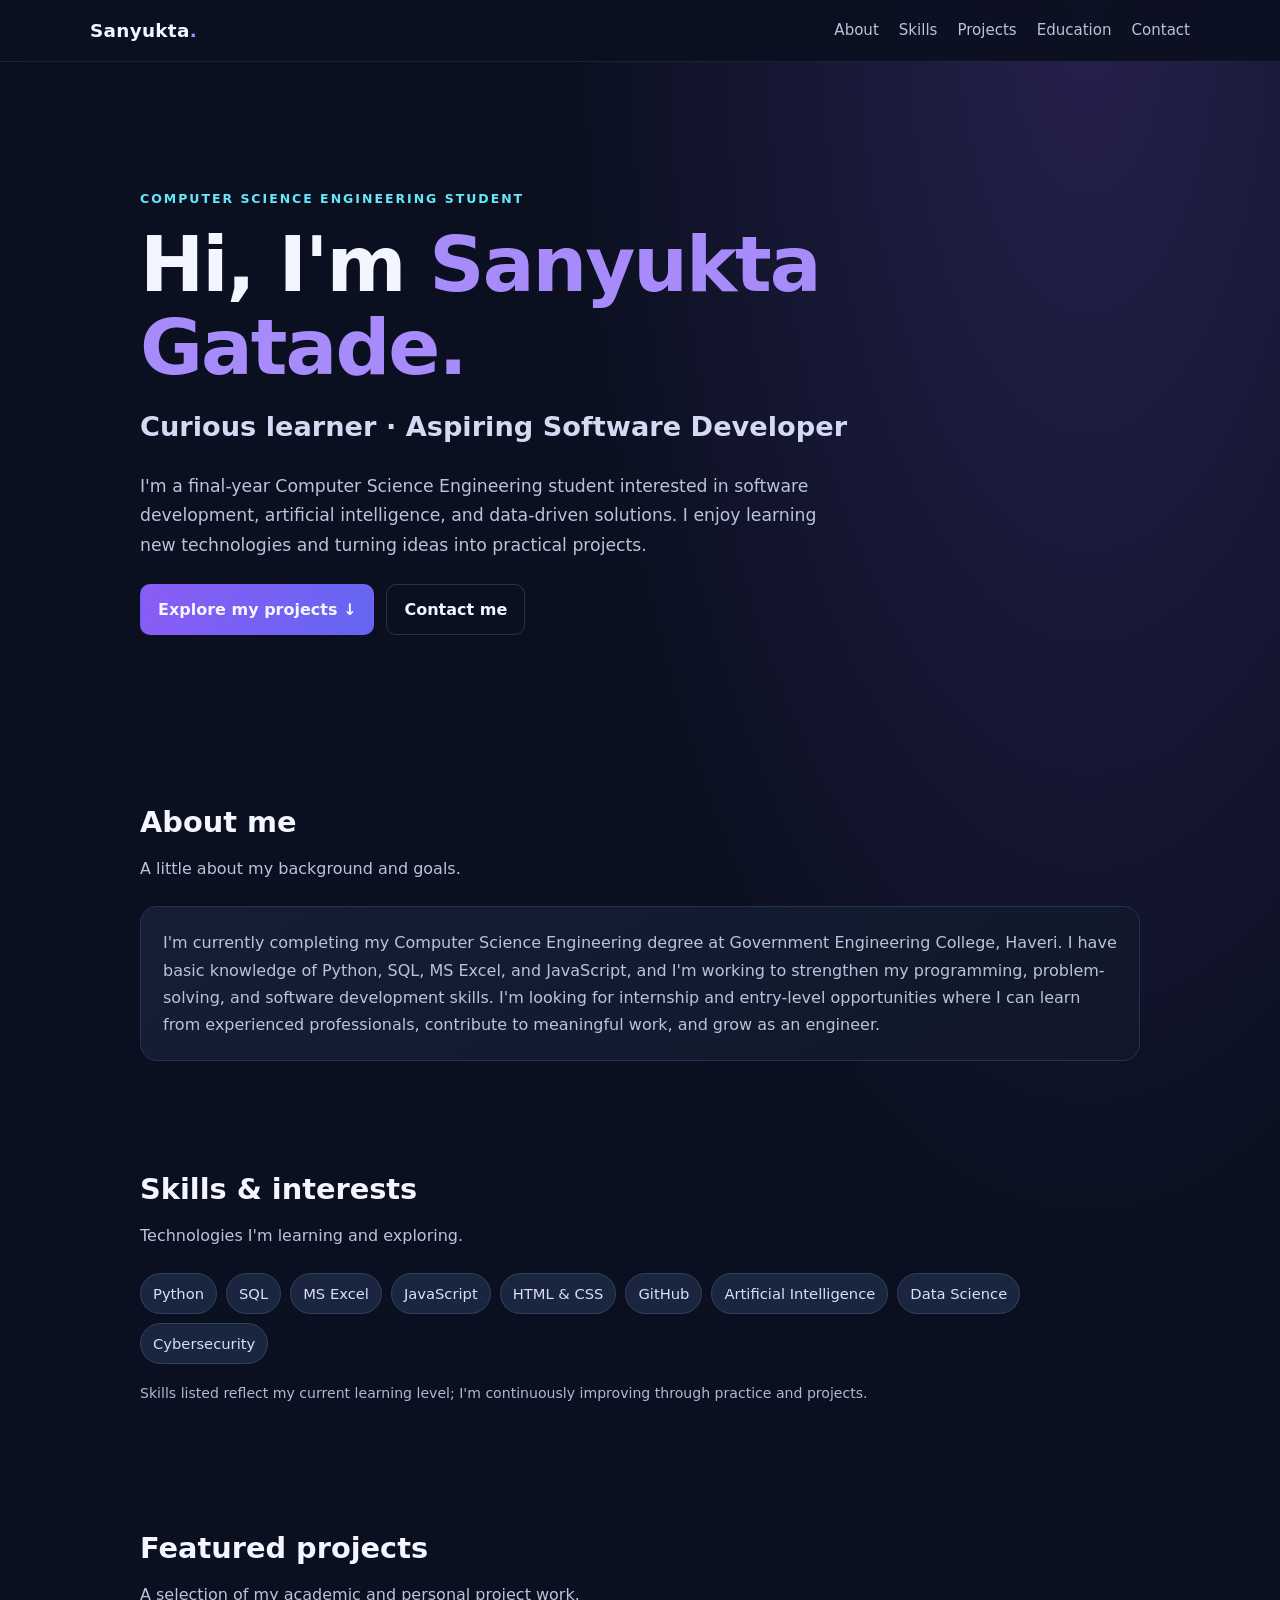
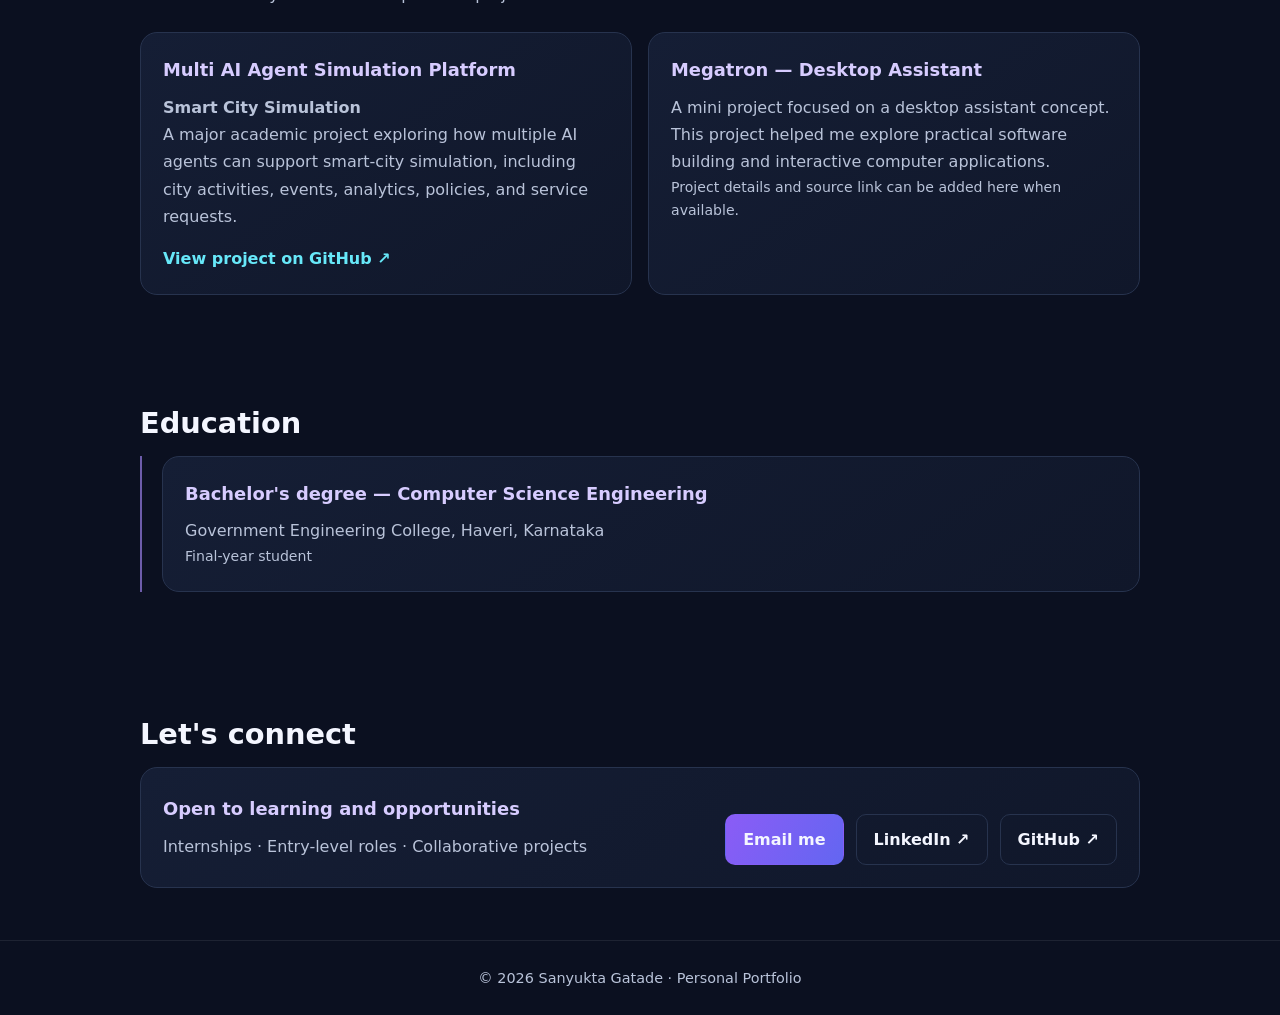
==== index.html @ a927cea5 "Rename Index.html to index.html" ====
<!DOCTYPE html>
<html lang="en">
<head>
<meta charset="UTF-8">
<meta name="viewport" content="width=device-width, initial-scale=1.0">
<meta name="description" content="Portfolio of Sanyukta Raju Gatade, final-year Computer Science Engineering student.">
<title>Sanyukta Gatade | Developer Portfolio</title>
<style>
:root{--bg:#0b1020;--panel:#121a30;--line:#27334e;--text:#f4f6ff;--muted:#b9c3d9;--accent:#a78bfa;--accent2:#67e8f9}
*{box-sizing:border-box}html{scroll-behavior:smooth;scroll-padding-top:85px}body{margin:0;font-family:Inter,system-ui,-apple-system,Segoe UI,Roboto,Arial,sans-serif;background:radial-gradient(ellipse at 85% 0%,#25204d 0%,transparent 34%),var(--bg);color:var(--text);line-height:1.7}a{color:inherit}nav{position:sticky;top:0;z-index:5;display:flex;justify-content:space-between;align-items:center;gap:16px;padding:15px max(6%,calc((100% - 1100px)/2));background:#0b1020eF;border-bottom:1px solid #ffffff14;backdrop-filter:blur(12px)}.brand{font-weight:800;font-size:1.15rem;letter-spacing:.3px}.brand span,.accent{color:var(--accent)}nav .links{display:flex;gap:20px;flex-wrap:wrap}nav a{text-decoration:none;color:var(--muted);font-size:.94rem}nav a:hover{color:white}.wrap{width:min(100% - 40px,1000px);margin:auto}.hero{min-height:76vh;display:grid;align-items:center;padding:70px 0 55px}.eyebrow{color:var(--accent2);font-weight:700;letter-spacing:2px;text-transform:uppercase;font-size:.78rem}.hero h1{font-size:clamp(2.5rem,7vw,4.8rem);line-height:1.08;letter-spacing:-2px;margin:14px 0}.hero h2{font-size:clamp(1.15rem,3vw,1.7rem);font-weight:600;color:#d6d9f3;margin:0}.hero p{max-width:680px;color:var(--muted);font-size:1.08rem;margin:22px 0}.buttons{display:flex;gap:12px;flex-wrap:wrap;margin-top:24px}.btn{display:inline-block;padding:11px 17px;border-radius:10px;background:linear-gradient(120deg,#8b5cf6,#6366f1);font-weight:700;text-decoration:none;border:1px solid transparent}.btn.secondary{background:transparent;border-color:var(--line);color:var(--text)}.btn:hover{transform:translateY(-1px)}section{padding:52px 0}.section-title{font-size:1.8rem;margin:0 0 8px}.section-intro{color:var(--muted);margin:0 0 24px}.grid{display:grid;grid-template-columns:repeat(auto-fit,minmax(min(100%,270px),1fr));gap:16px}.card{background:linear-gradient(145deg,#151e35,#10172a);border:1px solid var(--line);border-radius:17px;padding:22px}.card h3{margin:0 0 8px;color:#d7ccff;font-size:1.12rem}.card p{margin:0;color:var(--muted)}.taglist{display:flex;gap:9px;flex-wrap:wrap}.tag{padding:7px 12px;border-radius:999px;background:#1a2540;border:1px solid #34415e;color:#d9dff2;font-size:.92rem}.small-link{display:inline-block;margin-top:15px;color:var(--accent2);text-decoration:none;font-weight:650}.timeline{border-left:2px solid #6d5caa;padding-left:20px}.timeline .card{margin-bottom:14px}.contact-card{display:flex;align-items:center;justify-content:space-between;gap:20px;flex-wrap:wrap}.muted{color:var(--muted)}footer{text-align:center;border-top:1px solid #ffffff14;color:var(--muted);padding:25px 15px;font-size:.9rem}.note{font-size:.88rem;color:#aeb9d2;margin-top:18px}
@media(max-width:600px){nav{align-items:flex-start;flex-direction:column;padding:12px 20px}.links{gap:14px!important}.hero{min-height:auto;padding:65px 0 35px}.hero h1{letter-spacing:-1px}.contact-card{align-items:flex-start}}
</style>
</head>
<body>
<nav>
  <div class="brand">Sanyukta<span>.</span></div>
  <div class="links"><a href="#about">About</a><a href="#skills">Skills</a><a href="#projects">Projects</a><a href="#education">Education</a><a href="#contact">Contact</a></div>
</nav>
<main class="wrap">
  <header class="hero">
    <div>
      <div class="eyebrow">Computer Science Engineering Student</div>
      <h1>Hi, I'm <span class="accent">Sanyukta<br>Gatade.</span></h1>
      <h2>Curious learner · Aspiring Software Developer</h2>
      <p>I'm a final-year Computer Science Engineering student interested in software development, artificial intelligence, and data-driven solutions. I enjoy learning new technologies and turning ideas into practical projects.</p>
      <div class="buttons">
        <a class="btn" href="#projects">Explore my projects ↓</a>
        <a class="btn secondary" href="mailto:sanyuktagatade@gmail.com">Contact me</a>
      </div>
    </div>
  </header>
  <section id="about">
    <h2 class="section-title">About me</h2>
    <p class="section-intro">A little about my background and goals.</p>
    <div class="card">
      <p>I'm currently completing my Computer Science Engineering degree at Government Engineering College, Haveri. I have basic knowledge of Python, SQL, MS Excel, and JavaScript, and I'm working to strengthen my programming, problem-solving, and software development skills. I'm looking for internship and entry-level opportunities where I can learn from experienced professionals, contribute to meaningful work, and grow as an engineer.</p>
    </div>
  </section>
  <section id="skills">
    <h2 class="section-title">Skills & interests</h2>
    <p class="section-intro">Technologies I'm learning and exploring.</p>
    <div class="taglist">
      <span class="tag">Python</span><span class="tag">SQL</span><span class="tag">MS Excel</span><span class="tag">JavaScript</span><span class="tag">HTML & CSS</span><span class="tag">GitHub</span><span class="tag">Artificial Intelligence</span><span class="tag">Data Science</span><span class="tag">Cybersecurity</span>
    </div>
    <p class="note">Skills listed reflect my current learning level; I'm continuously improving through practice and projects.</p>
  </section>
  <section id="projects">
    <h2 class="section-title">Featured projects</h2>
    <p class="section-intro">A selection of my academic and personal project work.</p>
    <div class="grid">
      <article class="card">
        <h3>Multi AI Agent Simulation Platform</h3>
        <p><strong>Smart City Simulation</strong><br>A major academic project exploring how multiple AI agents can support smart-city simulation, including city activities, events, analytics, policies, and service requests.</p>
        <a class="small-link" href="https://github.com/sanyuktagatade-svg/major-project-main" target="_blank" rel="noopener noreferrer">View project on GitHub ↗</a>
      </article>
      <article class="card">
        <h3>Megatron — Desktop Assistant</h3>
        <p>A mini project focused on a desktop assistant concept. This project helped me explore practical software building and interactive computer applications.</p>
        <p class="note">Project details and source link can be added here when available.</p>
      </article>
    </div>
  </section>
  <section id="education">
    <h2 class="section-title">Education</h2>
    <div class="timeline">
      <div class="card">
        <h3>Bachelor's degree — Computer Science Engineering</h3>
        <p>Government Engineering College, Haveri, Karnataka</p>
        <p class="note">Final-year student</p>
      </div>
    </div>
  </section>
  <section id="contact">
    <h2 class="section-title">Let's connect</h2>
    <div class="card contact-card">
      <div><h3>Open to learning and opportunities</h3><p class="muted">Internships · Entry-level roles · Collaborative projects</p></div>
      <div class="buttons">
        <a class="btn" href="mailto:sanyuktagatade@gmail.com">Email me</a>
        <a class="btn secondary" href="https://www.linkedin.com/in/sanyukta-gatade-0a5b382b7" target="_blank" rel="noopener noreferrer">LinkedIn ↗</a>
        <a class="btn secondary" href="https://github.com/sanyuktagatade-svg" target="_blank" rel="noopener noreferrer">GitHub ↗</a>
      </div>
    </div>
  </section>
</main>
<footer>© 2026 Sanyukta Gatade · Personal Portfolio</footer>
</body>
</html>
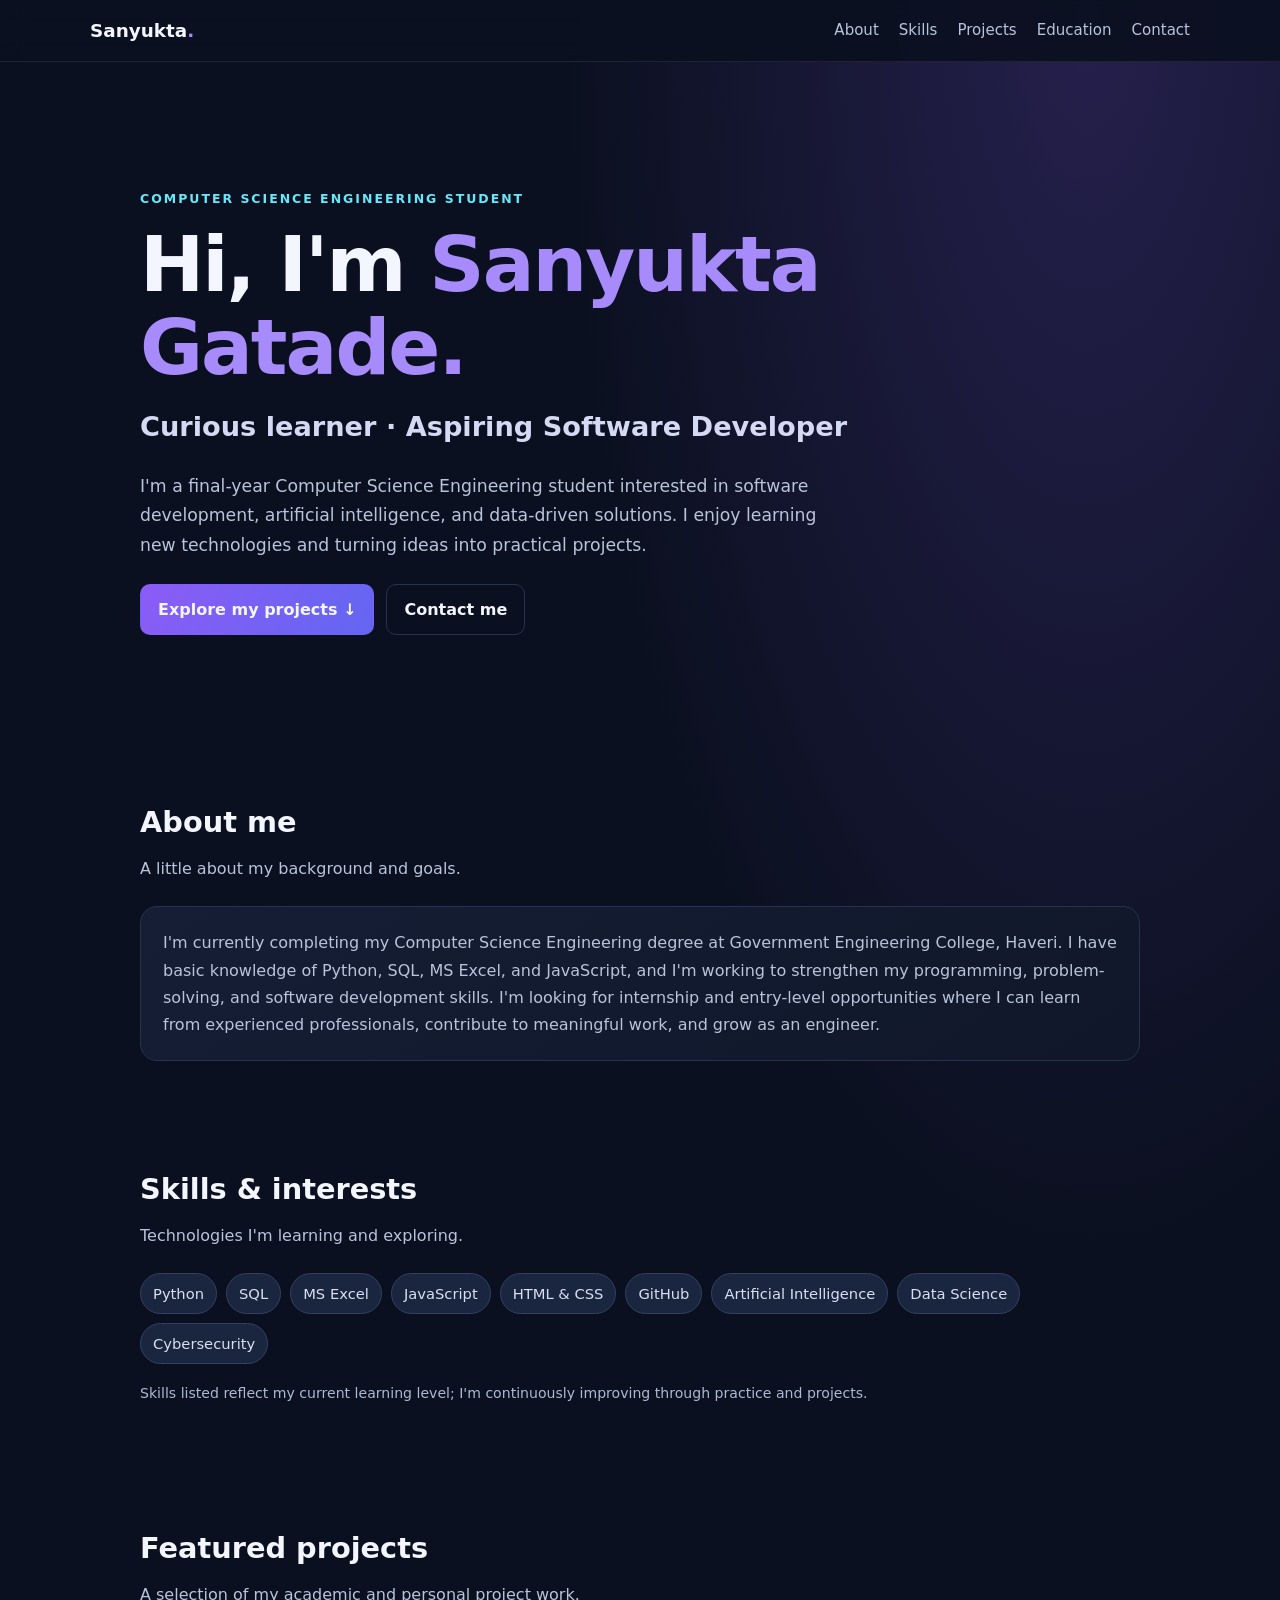
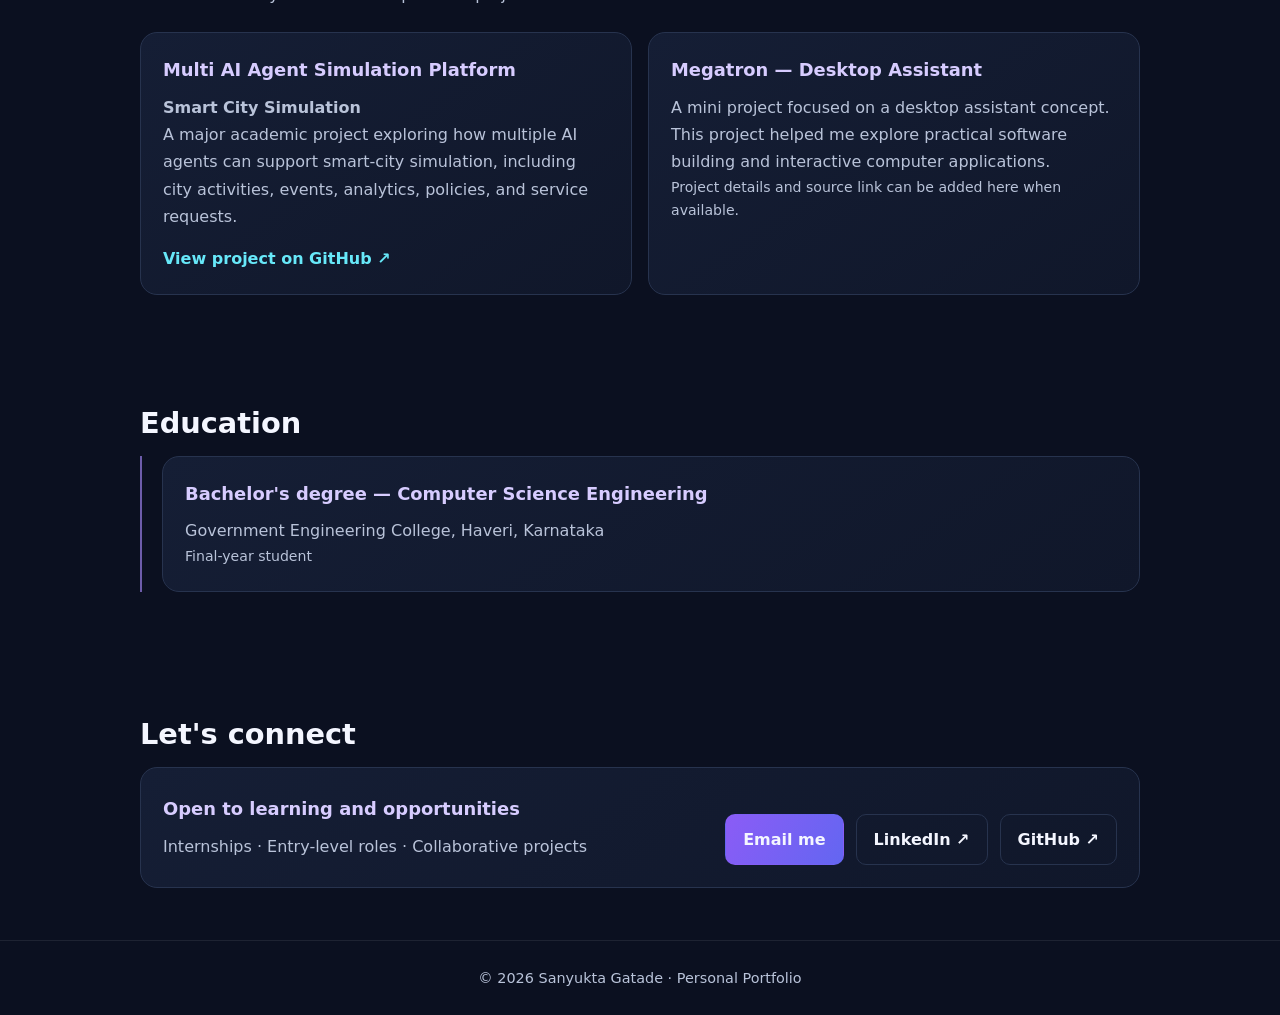
==== commit 07afb1a8: "Update index.html with improved layout and styles Refactor HTML structure and improve styling." ====
--- a/index.html
+++ b/index.html
@@ -5,83 +5,225 @@
 <meta name="viewport" content="width=device-width, initial-scale=1.0">
 <meta name="description" content="Portfolio of Sanyukta Raju Gatade, final-year Computer Science Engineering student.">
 <title>Sanyukta Gatade | Developer Portfolio</title>
+
 <style>
-:root{--bg:#0b1020;--panel:#121a30;--line:#27334e;--text:#f4f6ff;--muted:#b9c3d9;--accent:#a78bfa;--accent2:#67e8f9}
-*{box-sizing:border-box}html{scroll-behavior:smooth;scroll-padding-top:85px}body{margin:0;font-family:Inter,system-ui,-apple-system,Segoe UI,Roboto,Arial,sans-serif;background:radial-gradient(ellipse at 85% 0%,#25204d 0%,transparent 34%),var(--bg);color:var(--text);line-height:1.7}a{color:inherit}nav{position:sticky;top:0;z-index:5;display:flex;justify-content:space-between;align-items:center;gap:16px;padding:15px max(6%,calc((100% - 1100px)/2));background:#0b1020eF;border-bottom:1px solid #ffffff14;backdrop-filter:blur(12px)}.brand{font-weight:800;font-size:1.15rem;letter-spacing:.3px}.brand span,.accent{color:var(--accent)}nav .links{display:flex;gap:20px;flex-wrap:wrap}nav a{text-decoration:none;color:var(--muted);font-size:.94rem}nav a:hover{color:white}.wrap{width:min(100% - 40px,1000px);margin:auto}.hero{min-height:76vh;display:grid;align-items:center;padding:70px 0 55px}.eyebrow{color:var(--accent2);font-weight:700;letter-spacing:2px;text-transform:uppercase;font-size:.78rem}.hero h1{font-size:clamp(2.5rem,7vw,4.8rem);line-height:1.08;letter-spacing:-2px;margin:14px 0}.hero h2{font-size:clamp(1.15rem,3vw,1.7rem);font-weight:600;color:#d6d9f3;margin:0}.hero p{max-width:680px;color:var(--muted);font-size:1.08rem;margin:22px 0}.buttons{display:flex;gap:12px;flex-wrap:wrap;margin-top:24px}.btn{display:inline-block;padding:11px 17px;border-radius:10px;background:linear-gradient(120deg,#8b5cf6,#6366f1);font-weight:700;text-decoration:none;border:1px solid transparent}.btn.secondary{background:transparent;border-color:var(--line);color:var(--text)}.btn:hover{transform:translateY(-1px)}section{padding:52px 0}.section-title{font-size:1.8rem;margin:0 0 8px}.section-intro{color:var(--muted);margin:0 0 24px}.grid{display:grid;grid-template-columns:repeat(auto-fit,minmax(min(100%,270px),1fr));gap:16px}.card{background:linear-gradient(145deg,#151e35,#10172a);border:1px solid var(--line);border-radius:17px;padding:22px}.card h3{margin:0 0 8px;color:#d7ccff;font-size:1.12rem}.card p{margin:0;color:var(--muted)}.taglist{display:flex;gap:9px;flex-wrap:wrap}.tag{padding:7px 12px;border-radius:999px;background:#1a2540;border:1px solid #34415e;color:#d9dff2;font-size:.92rem}.small-link{display:inline-block;margin-top:15px;color:var(--accent2);text-decoration:none;font-weight:650}.timeline{border-left:2px solid #6d5caa;padding-left:20px}.timeline .card{margin-bottom:14px}.contact-card{display:flex;align-items:center;justify-content:space-between;gap:20px;flex-wrap:wrap}.muted{color:var(--muted)}footer{text-align:center;border-top:1px solid #ffffff14;color:var(--muted);padding:25px 15px;font-size:.9rem}.note{font-size:.88rem;color:#aeb9d2;margin-top:18px}
-@media(max-width:600px){nav{align-items:flex-start;flex-direction:column;padding:12px 20px}.links{gap:14px!important}.hero{min-height:auto;padding:65px 0 35px}.hero h1{letter-spacing:-1px}.contact-card{align-items:flex-start}}
+:root {
+  --bg:#0b1020;
+  --panel:#121a30;
+  --line:#27334e;
+  --text:#f4f6ff;
+  --muted:#b9c3d9;
+  --accent:#a78bfa;
+  --accent2:#67e8f9;
+}
+*{box-sizing:border-box}
+html{scroll-behavior:smooth;scroll-padding-top:85px}
+body{
+  margin:0;
+  font-family:Inter,system-ui,-apple-system,Segoe UI,Roboto,Arial,sans-serif;
+  background:radial-gradient(ellipse at 85% 0%,#25204d 0%,transparent 34%),var(--bg);
+  color:var(--text);
+  line-height:1.7;
+}
+a{color:inherit}
+nav{
+  position:sticky;top:0;z-index:5;
+  display:flex;justify-content:space-between;align-items:center;
+  gap:16px;padding:15px max(6%,calc((100% - 1100px)/2));
+  background:#0b1020ef;border-bottom:1px solid #ffffff14;
+  backdrop-filter:blur(12px);
+}
+.brand{font-weight:800;font-size:1.15rem}
+.brand span,.accent{color:var(--accent)}
+nav .links{display:flex;gap:20px;flex-wrap:wrap}
+nav a{text-decoration:none;color:var(--muted);font-size:.94rem}
+nav a:hover{color:white}
+.wrap{width:min(100% - 40px,1000px);margin:auto}
+.hero{min-height:76vh;display:grid;align-items:center;padding:70px 0 55px}
+.eyebrow{
+  color:var(--accent2);font-weight:700;letter-spacing:2px;
+  text-transform:uppercase;font-size:.78rem
+}
+.hero h1{font-size:clamp(2.5rem,7vw,4.8rem);line-height:1.08;letter-spacing:-2px;margin:14px 0}
+.hero h2{font-size:clamp(1.15rem,3vw,1.7rem);font-weight:600;color:#d6d9f3;margin:0}
+.hero p{max-width:680px;color:var(--muted);font-size:1.08rem;margin:22px 0}
+.buttons{display:flex;gap:12px;flex-wrap:wrap;margin-top:24px}
+.btn{
+  display:inline-block;padding:11px 17px;border-radius:10px;
+  background:linear-gradient(120deg,#8b5cf6,#6366f1);
+  font-weight:700;text-decoration:none;border:1px solid transparent;
+}
+.btn.secondary{background:transparent;border-color:var(--line);color:var(--text)}
+.btn:hover{transform:translateY(-1px)}
+section{padding:52px 0}
+.section-title{font-size:1.8rem;margin:0 0 8px}
+.section-intro{color:var(--muted);margin:0 0 24px}
+.grid{display:grid;grid-template-columns:repeat(auto-fit,minmax(min(100%,270px),1fr));gap:16px}
+.card{
+  background:linear-gradient(145deg,#151e35,#10172a);
+  border:1px solid var(--line);border-radius:17px;padding:22px
+}
+.card h3{margin:0 0 8px;color:#d7ccff;font-size:1.12rem}
+.card p{margin:0;color:var(--muted)}
+.taglist{display:flex;gap:9px;flex-wrap:wrap}
+.tag{padding:7px 12px;border-radius:999px;background:#1a2540;border:1px solid #34415e;color:#d9dff2;font-size:.92rem}
+.small-link{display:inline-block;margin-top:15px;color:var(--accent2);text-decoration:none;font-weight:650}
+.timeline{border-left:2px solid #6d5caa;padding-left:20px}
+.timeline .card{margin-bottom:14px}
+.contact-card{display:flex;align-items:center;justify-content:space-between;gap:20px;flex-wrap:wrap}
+.muted{color:var(--muted)}
+footer{text-align:center;border-top:1px solid #ffffff14;color:var(--muted);padding:25px 15px;font-size:.9rem}
+.note{font-size:.88rem;color:#aeb9d2;margin-top:18px}
+@media(max-width:600px){
+  nav{align-items:flex-start;flex-direction:column;padding:12px 20px}
+  .links{gap:14px!important}
+  .hero{min-height:auto;padding:65px 0 35px}
+  .hero h1{letter-spacing:-1px}
+  .contact-card{align-items:flex-start}
+}
 </style>
 </head>
+
 <body>
+
 <nav>
   <div class="brand">Sanyukta<span>.</span></div>
-  <div class="links"><a href="#about">About</a><a href="#skills">Skills</a><a href="#projects">Projects</a><a href="#education">Education</a><a href="#contact">Contact</a></div>
+  <div class="links">
+    <a href="#about">About</a>
+    <a href="#skills">Skills</a>
+    <a href="#projects">Projects</a>
+    <a href="#education">Education</a>
+    <a href="#contact">Contact</a>
+  </div>
 </nav>
+
 <main class="wrap">
-  <header class="hero">
+
+<header class="hero">
+  <div>
+    <div class="eyebrow">Computer Science Engineering Student</div>
+    <h1>Hi, I'm <span class="accent">Sanyukta<br>Gatade.</span></h1>
+    <h2>Curious learner · Aspiring Software Developer</h2>
+    <p>
+      I'm a final-year Computer Science Engineering student interested in
+      software development, artificial intelligence, and data-driven solutions.
+      I enjoy learning new technologies and turning ideas into practical projects.
+    </p>
+    <div class="buttons">
+      <a class="btn" href="#projects">Explore my projects ↓</a>
+      <a class="btn secondary" href="mailto:sanyuktagatade@gmail.com">Contact me</a>
+    </div>
+  </div>
+</header>
+
+<section id="about">
+  <h2 class="section-title">About me</h2>
+  <p class="section-intro">A little about my background and goals.</p>
+  <div class="card">
+    <p>
+      I'm currently completing my Computer Science Engineering degree at
+      Government Engineering College, Haveri. I have basic knowledge of Python,
+      SQL, MS Excel, and JavaScript, and I'm working to strengthen my programming,
+      problem-solving, and software development skills. I'm looking for internship
+      and entry-level opportunities where I can learn from experienced professionals,
+      contribute to meaningful work, and grow as an engineer.
+    </p>
+  </div>
+</section>
+
+<section id="skills">
+  <h2 class="section-title">Skills & interests</h2>
+  <p class="section-intro">Technologies I'm learning and exploring.</p>
+  <div class="taglist">
+    <span class="tag">Python</span>
+    <span class="tag">SQL</span>
+    <span class="tag">MS Excel</span>
+    <span class="tag">JavaScript</span>
+    <span class="tag">HTML & CSS</span>
+    <span class="tag">GitHub</span>
+    <span class="tag">Artificial Intelligence</span>
+    <span class="tag">Data Science</span>
+    <span class="tag">Cybersecurity</span>
+  </div>
+  <p class="note">Skills listed reflect my current learning level; I'm continuously improving through practice and projects.</p>
+</section>
+
+<section id="projects">
+  <h2 class="section-title">Featured projects</h2>
+  <p class="section-intro">A selection of my academic and personal project work.</p>
+
+  <div class="grid">
+    <article class="card">
+      <h3>Multi AI Agent Simulation Platform</h3>
+      <p>
+        <strong>Smart City Simulation</strong><br>
+        A major academic project exploring how multiple AI agents can support
+        smart-city simulation, including city activities, events, analytics,
+        policies, and service requests.
+      </p>
+      <a class="small-link"
+         href="https://github.com/sanyuktagatade-svg/major-project-main"
+         target="_blank" rel="noopener noreferrer">
+         View project on GitHub ↗
+      </a>
+    </article>
+
+    <article class="card">
+      <h3>Megatron — Desktop Assistant</h3>
+      <p>
+        A mini project focused on a desktop assistant concept.
+        This project helped me explore practical software building
+        and interactive computer applications.
+      </p>
+      <p class="note">Project details and source link can be added here when available.</p>
+    </article>
+  </div>
+</section>
+
+<section id="education">
+  <h2 class="section-title">Education</h2>
+  <div class="timeline">
+    <div class="card">
+      <h3>Bachelor's degree — Computer Science Engineering</h3>
+      <p>Government Engineering College, Haveri, Karnataka</p>
+      <p class="note">Final-year student</p>
+    </div>
+  </div>
+</section>
+
+<section id="contact">
+  <h2 class="section-title">Let's connect</h2>
+  <div class="card contact-card">
     <div>
-      <div class="eyebrow">Computer Science Engineering Student</div>
-      <h1>Hi, I'm <span class="accent">Sanyukta<br>Gatade.</span></h1>
-      <h2>Curious learner · Aspiring Software Developer</h2>
-      <p>I'm a final-year Computer Science Engineering student interested in software development, artificial intelligence, and data-driven solutions. I enjoy learning new technologies and turning ideas into practical projects.</p>
-      <div class="buttons">
-        <a class="btn" href="#projects">Explore my projects ↓</a>
-        <a class="btn secondary" href="mailto:sanyuktagatade@gmail.com">Contact me</a>
-      </div>
-    </div>
-  </header>
-  <section id="about">
-    <h2 class="section-title">About me</h2>
-    <p class="section-intro">A little about my background and goals.</p>
-    <div class="card">
-      <p>I'm currently completing my Computer Science Engineering degree at Government Engineering College, Haveri. I have basic knowledge of Python, SQL, MS Excel, and JavaScript, and I'm working to strengthen my programming, problem-solving, and software development skills. I'm looking for internship and entry-level opportunities where I can learn from experienced professionals, contribute to meaningful work, and grow as an engineer.</p>
-    </div>
-  </section>
-  <section id="skills">
-    <h2 class="section-title">Skills & interests</h2>
-    <p class="section-intro">Technologies I'm learning and exploring.</p>
-    <div class="taglist">
-      <span class="tag">Python</span><span class="tag">SQL</span><span class="tag">MS Excel</span><span class="tag">JavaScript</span><span class="tag">HTML & CSS</span><span class="tag">GitHub</span><span class="tag">Artificial Intelligence</span><span class="tag">Data Science</span><span class="tag">Cybersecurity</span>
-    </div>
-    <p class="note">Skills listed reflect my current learning level; I'm continuously improving through practice and projects.</p>
-  </section>
-  <section id="projects">
-    <h2 class="section-title">Featured projects</h2>
-    <p class="section-intro">A selection of my academic and personal project work.</p>
-    <div class="grid">
-      <article class="card">
-        <h3>Multi AI Agent Simulation Platform</h3>
-        <p><strong>Smart City Simulation</strong><br>A major academic project exploring how multiple AI agents can support smart-city simulation, including city activities, events, analytics, policies, and service requests.</p>
-        <a class="small-link" href="https://github.com/sanyuktagatade-svg/major-project-main" target="_blank" rel="noopener noreferrer">View project on GitHub ↗</a>
-      </article>
-      <article class="card">
-        <h3>Megatron — Desktop Assistant</h3>
-        <p>A mini project focused on a desktop assistant concept. This project helped me explore practical software building and interactive computer applications.</p>
-        <p class="note">Project details and source link can be added here when available.</p>
-      </article>
-    </div>
-  </section>
-  <section id="education">
-    <h2 class="section-title">Education</h2>
-    <div class="timeline">
-      <div class="card">
-        <h3>Bachelor's degree — Computer Science Engineering</h3>
-        <p>Government Engineering College, Haveri, Karnataka</p>
-        <p class="note">Final-year student</p>
-      </div>
-    </div>
-  </section>
-  <section id="contact">
-    <h2 class="section-title">Let's connect</h2>
-    <div class="card contact-card">
-      <div><h3>Open to learning and opportunities</h3><p class="muted">Internships · Entry-level roles · Collaborative projects</p></div>
-      <div class="buttons">
-        <a class="btn" href="mailto:sanyuktagatade@gmail.com">Email me</a>
-        <a class="btn secondary" href="https://www.linkedin.com/in/sanyukta-gatade-0a5b382b7" target="_blank" rel="noopener noreferrer">LinkedIn ↗</a>
-        <a class="btn secondary" href="https://github.com/sanyuktagatade-svg" target="_blank" rel="noopener noreferrer">GitHub ↗</a>
-      </div>
-    </div>
-  </section>
+      <h3>Open to learning and opportunities</h3>
+      <p class="muted">Internships · Entry-level roles · Collaborative projects</p>
+    </div>
+
+    <div class="buttons">
+      <a class="btn" href="mailto:sanyuktagatade@gmail.com">Email me</a>
+
+      <a class="btn secondary"
+         href="https://www.linkedin.com/in/sanyukta-raju-gatade-0a5b382b7/"
+         target="_blank"
+         rel="noopener noreferrer">
+         LinkedIn ↗
+      </a>
+
+      <a class="btn secondary"
+         href="https://github.com/sanyuktagatade-svg"
+         target="_blank"
+         rel="noopener noreferrer">
+         GitHub ↗
+      </a>
+    </div>
+  </div>
+</section>
+
 </main>
-<footer>© 2026 Sanyukta Gatade · Personal Portfolio</footer>
+
+<footer>
+  © 2026 Sanyukta Gatade · Personal Portfolio
+</footer>
+
 </body>
 </html>
